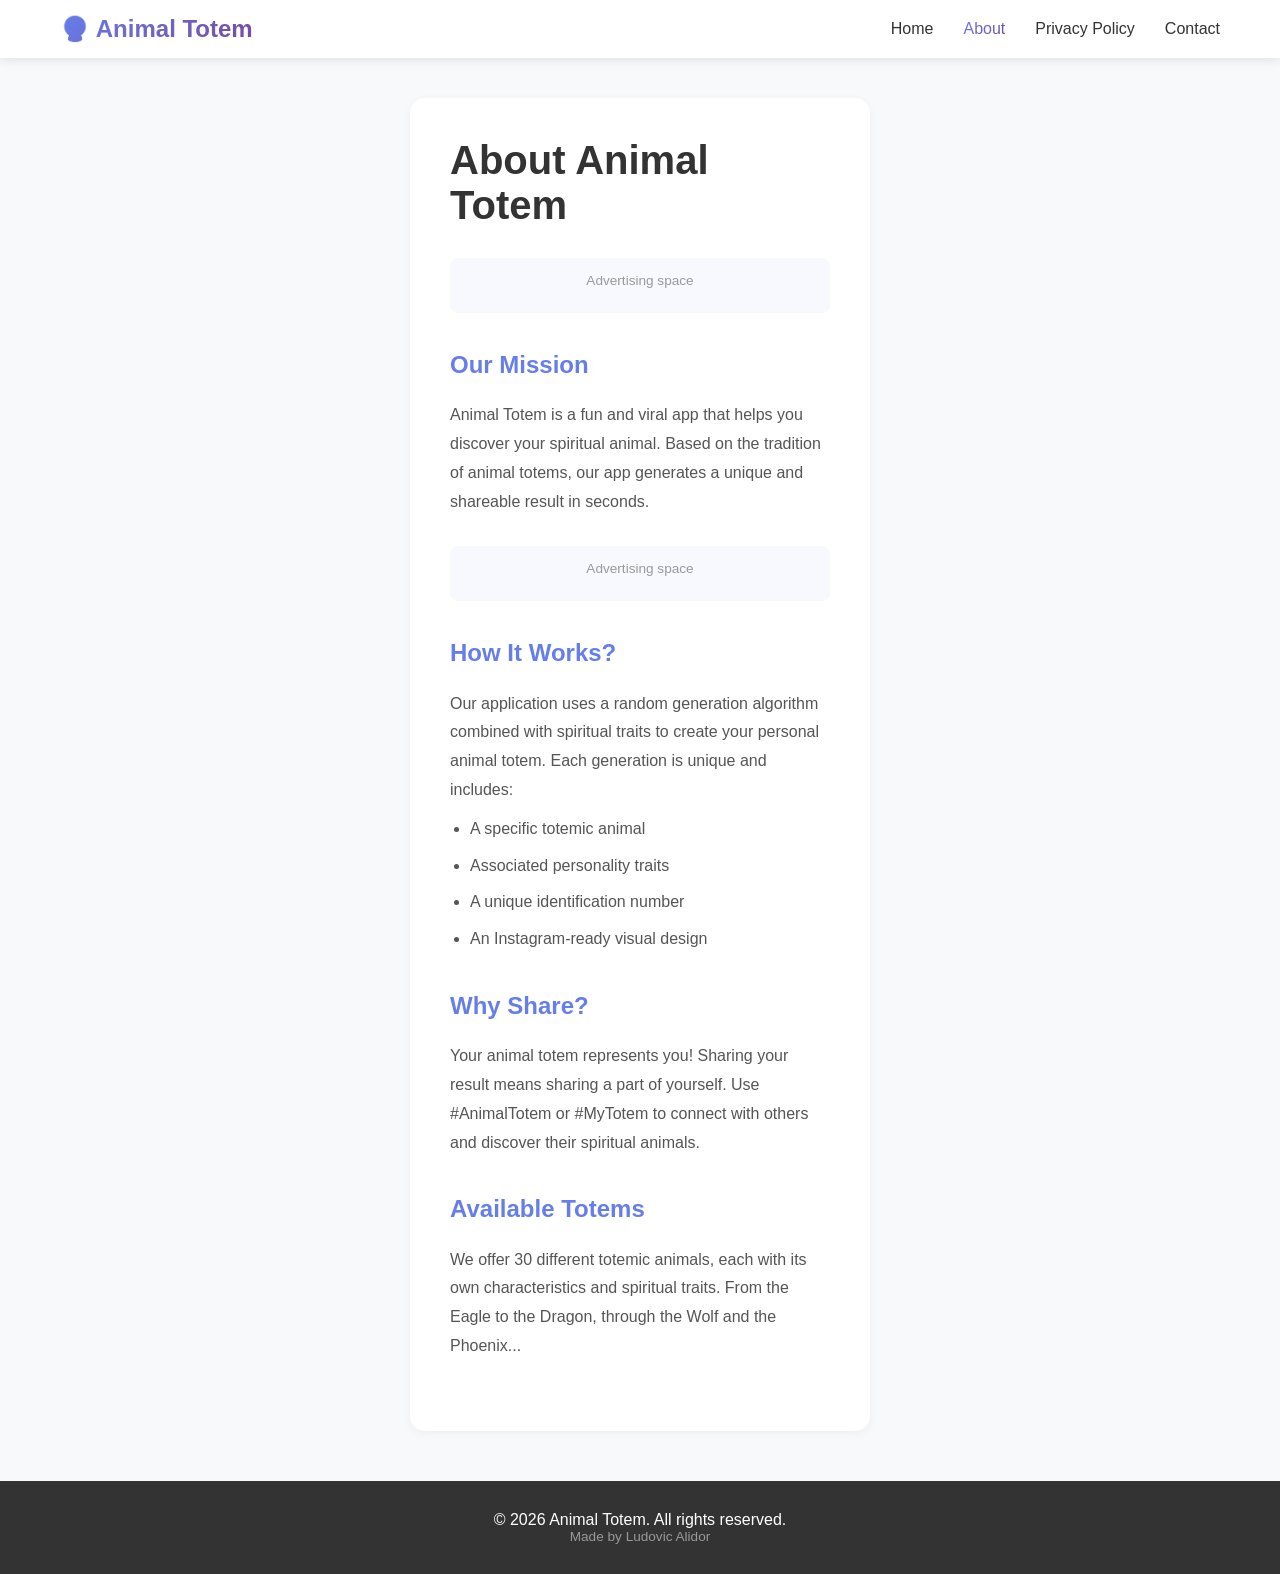
==== pages/about.html @ ddcbb37b "✨ First version" ====
<!DOCTYPE html>
<html lang="en">
<head>
    <meta charset="UTF-8">
    <meta name="viewport" content="width=device-width, initial-scale=1.0">
    <title>About - Animal Totem</title>
    <link rel="stylesheet" href="../style.css">
</head>
<body>
    <!-- Navigation -->
    <nav class="navbar">
        <div class="nav-container">
            <a href="../index.html" class="nav-logo">🔮 Animal Totem</a>
            <ul class="nav-menu">
                <li class="nav-item">
                    <a href="../index.html" class="nav-link">Home</a>
                </li>
                <li class="nav-item">
                    <a href="about.html" class="nav-link active">About</a>
                </li>
                <li class="nav-item">
                    <a href="privacy.html" class="nav-link">Privacy Policy</a>
                </li>
                <li class="nav-item">
                    <a href="contact.html" class="nav-link">Contact</a>
                </li>
            </ul>
        </div>
    </nav>

    <div class="container">
        <div class="content-page">
            <h1>About Animal Totem</h1>
            
            <!-- Ad Space -->
            <div class="adspace-inline">
                <!-- Google AdSense 300x250 -->
                <p style="color: #999; font-size: 0.85em;">Advertising space</p>
            </div>
            
            <section>
                <h2>Our Mission</h2>
                <p>Animal Totem is a fun and viral app that helps you discover your spiritual animal. Based on the tradition of animal totems, our app generates a unique and shareable result in seconds.</p>
            </section>

            <div class="adspace-inline">
                <!-- Google AdSense 728x90 or 300x250 -->
                <p style="color: #999; font-size: 0.85em;">Advertising space</p>
            </div>

            <section>
                <h2>How It Works?</h2>
                <p>Our application uses a random generation algorithm combined with spiritual traits to create your personal animal totem. Each generation is unique and includes:</p>
                <ul>
                    <li>A specific totemic animal</li>
                    <li>Associated personality traits</li>
                    <li>A unique identification number</li>
                    <li>An Instagram-ready visual design</li>
                </ul>
            </section>

            <section>
                <h2>Why Share?</h2>
                <p>Your animal totem represents you! Sharing your result means sharing a part of yourself. Use #AnimalTotem or #MyTotem to connect with others and discover their spiritual animals.</p>
            </section>

            <section>
                <h2>Available Totems</h2>
                <p>We offer 30 different totemic animals, each with its own characteristics and spiritual traits. From the Eagle to the Dragon, through the Wolf and the Phoenix...</p>
            </section>
        </div>
    </div>

    <!-- Footer -->
    <footer class="footer">
        <p>&copy; 2026 Animal Totem. All rights reserved.</p>
        <p class="footer-credit">Made by Ludovic Alidor</p>
    </footer>
</body>
</html>
---- style.css ----
* {
    margin: 0;
    padding: 0;
    box-sizing: border-box;
}

body {
    font-family: -apple-system, BlinkMacSystemFont, 'Segoe UI', Roboto, Oxygen, Ubuntu, Cantarell, sans-serif;
    background: #f8f9fa;
    min-height: 100vh;
}

/* Navigation Bar */
.navbar {
    background: white;
    box-shadow: 0 2px 10px rgba(0, 0, 0, 0.1);
    position: sticky;
    top: 0;
    z-index: 100;
}

.nav-container {
    max-width: 1200px;
    margin: 0 auto;
    display: flex;
    justify-content: space-between;
    align-items: center;
    padding: 15px 20px;
}

.nav-logo {
    font-size: 1.5em;
    font-weight: 700;
    background: linear-gradient(135deg, #667eea 0%, #764ba2 100%);
    -webkit-background-clip: text;
    -webkit-text-fill-color: transparent;
    background-clip: text;
    text-decoration: none;
}

.nav-menu {
    display: flex;
    list-style: none;
    gap: 30px;
}

.nav-item {
    position: relative;
}

.nav-link {
    text-decoration: none;
    color: #333;
    font-weight: 500;
    transition: color 0.3s ease;
}

.nav-link:hover,
.nav-link.active {
    background: linear-gradient(135deg, #667eea 0%, #764ba2 100%);
    -webkit-background-clip: text;
    -webkit-text-fill-color: transparent;
    background-clip: text;
}

/* Hero Section */
.hero {
    background: white;
    color: #333;
    padding: 80px 20px;
    text-align: center;
    position: relative;
    overflow: hidden;
    min-height: 600px;
    display: flex;
    align-items: center;
    justify-content: center;
}

.hero-content {
    position: relative;
    z-index: 2;
    max-width: 600px;
}

.hero-title {
    font-size: 4em;
    margin-bottom: 20px;
    font-weight: 800;
    text-shadow: none;
    color: #667eea;
}

.hero-subtitle {
    font-size: 1.8em;
    margin-bottom: 15px;
    font-weight: 600;
    text-shadow: none;
    color: #333;
}

.hero-description {
    font-size: 1.1em;
    margin-bottom: 30px;
    opacity: 0.7;
    color: #666;
}

.hero-btn {
    padding: 16px 40px;
    font-size: 1.1em;
}

.btn-cta {
    padding: 25px 60px !important;
    font-size: 1.5em !important;
    font-weight: 800 !important;
    background: linear-gradient(135deg, #ff6b6b 0%, #ffb347 100%) !important;
    color: white !important;
    text-decoration: none !important;
    border: 3px solid white;
    box-shadow: 0 8px 30px rgba(0, 0, 0, 0.2);
    transform: scale(1);
    animation: pulse-cta 2s ease-in-out infinite;
    letter-spacing: 1px;
    display: inline-block;
}

.btn-cta:hover {
    background: linear-gradient(135deg, #ff5555 0%, #ff9d3d 100%) !important;
    box-shadow: 0 12px 40px rgba(0, 0, 0, 0.3) !important;
    transform: scale(1.05) !important;
    text-decoration: none !important;
}

.btn-cta:visited {
    color: white !important;
    text-decoration: none !important;
}

@keyframes pulse-cta {
    0%, 100% {
        transform: scale(1);
    }
    50% {
        transform: scale(1.02);
    }
}

.hero-background {
    position: absolute;
    top: 0;
    left: 0;
    right: 0;
    bottom: 0;
    opacity: 0.1;
    display: flex;
    align-items: center;
    justify-content: space-around;
    z-index: 1;
}

.floating-emoji {
    font-size: 5em;
    animation: float 6s ease-in-out infinite;
}

.emoji-2 {
    animation-delay: 1s;
}

.emoji-3 {
    animation-delay: 2s;
}

.emoji-4 {
    animation-delay: 3s;
}

.emoji-5 {
    animation-delay: 4s;
}

@keyframes float {
    0%, 100% {
        transform: translateY(0px);
    }
    50% {
        transform: translateY(-20px);
    }
}

/* Features Section */
.features {
    padding: 60px 20px;
    background: white;
}

.features-container {
    max-width: 1000px;
    margin: 0 auto;
    display: grid;
    grid-template-columns: repeat(auto-fit, minmax(200px, 1fr));
    gap: 20px;
}

.feature-card {
    background: #f8f9ff;
    padding: 25px 20px;
    border-radius: 12px;
    text-align: center;
    border: 2px solid #f0f0f0;
    transition: all 0.3s ease;
}

.feature-card:hover {
    transform: translateY(-3px);
    border-color: #667eea;
    box-shadow: 0 8px 20px rgba(102, 126, 234, 0.1);
}

.feature-emoji {
    font-size: 2.5em;
    margin-bottom: 10px;
}

.feature-card h3 {
    font-size: 1.1em;
    margin-bottom: 8px;
    color: #333;
}

.feature-card p {
    color: #666;
    line-height: 1.4;
    font-size: 0.95em;
}

/* AdSense Space */
.adspace {
    max-width: 1000px;
    margin: 40px auto;
    padding: 20px;
    text-align: center;
    min-height: 250px;
    background: #f8f9ff;
    border-radius: 12px;
    border: 2px dashed #ddd;
}

.adspace-inline {
    text-align: center;
    margin: 30px 0;
    padding: 15px;
    background: #f8f9ff;
    border-radius: 8px;
}

.adspace-sidebar {
    float: right;
    margin: 0 0 20px 20px;
    text-align: center;
    background: #f8f9ff;
    padding: 15px;
    border-radius: 8px;
}

/* Content Page */
.content-page {
    max-width: 800px;
    background: white;
    padding: 40px;
    border-radius: 15px;
    margin: 40px auto;
    box-shadow: 0 2px 10px rgba(0, 0, 0, 0.05);
}

.content-page h1 {
    color: #333;
    margin-bottom: 30px;
    font-size: 2.5em;
}

.content-page h2 {
    color: #667eea;
    margin-top: 30px;
    margin-bottom: 15px;
    font-size: 1.5em;
}

.content-page section {
    margin-bottom: 30px;
    line-height: 1.8;
    color: #555;
}

.content-page p {
    margin-bottom: 10px;
}

.content-page ul {
    margin-left: 20px;
    margin-bottom: 15px;
}

.content-page li {
    margin-bottom: 8px;
    color: #555;
}

.content-page a {
    color: #667eea;
    text-decoration: none;
    font-weight: 500;
}

.content-page a:hover {
    text-decoration: underline;
}

.contact-section {
    margin-bottom: 40px;
}

.container {
    width: 100%;
    max-width: 500px;
    margin: 40px auto;
    padding: 0 20px;
}

.content {
    background: rgba(255, 255, 255, 0.95);
    border-radius: 20px;
    padding: 30px;
    box-shadow: 0 20px 60px rgba(0, 0, 0, 0.3);
    text-align: center;
}

h1 {
    font-size: 2.5em;
    color: #333;
    margin-bottom: 10px;
}

.subtitle {
    color: #666;
    font-size: 1.1em;
    margin-bottom: 30px;
}

/* Intro Section */
.intro-section {
    background: linear-gradient(135deg, rgba(102, 126, 234, 0.08) 0%, rgba(118, 75, 162, 0.08) 100%);
    border-radius: 15px;
    padding: 30px;
    margin-bottom: 35px;
    text-align: center;
    border: 2px solid rgba(102, 126, 234, 0.2);
}

.intro-text {
    font-size: 1.05em;
    color: #333;
    margin-bottom: 25px;
    line-height: 1.6;
    font-weight: 500;
}

.totem-preview {
    display: flex;
    justify-content: center;
    gap: 15px;
    margin-bottom: 25px;
    flex-wrap: wrap;
}

.preview-item {
    display: flex;
    flex-direction: column;
    align-items: center;
    gap: 8px;
    padding: 12px 15px;
    background: white;
    border-radius: 12px;
    box-shadow: 0 2px 8px rgba(102, 126, 234, 0.15);
    min-width: 90px;
    transition: all 0.3s ease;
}

.preview-item:hover {
    transform: translateY(-5px);
    box-shadow: 0 5px 15px rgba(102, 126, 234, 0.25);
}

.preview-emoji {
    font-size: 2em;
}

.preview-trait {
    font-size: 0.85em;
    color: #666;
    font-weight: 600;
}

.intro-cta {
    font-size: 1.1em;
    color: #667eea;
    font-weight: 600;
    line-height: 1.6;
}

.name-input-container {
    margin-bottom: 25px;
}

.name-input {
    width: 100%;
    padding: 12px 15px;
    font-size: 1em;
    border: 2px solid #667eea;
    border-radius: 10px;
    outline: none;
    transition: all 0.3s ease;
    font-family: inherit;
}

.name-input:focus {
    border-color: #764ba2;
    box-shadow: 0 0 0 3px rgba(102, 126, 234, 0.1);
    background: #f8f9ff;
}

.name-input::placeholder {
    color: #999;
}

.canvas-container {
    background: linear-gradient(135deg, #f5f7fa 0%, #c3cfe2 100%);
    border-radius: 15px;
    padding: 10px;
    display: none;
}

.canvas-container.show {
    display: block;
    margin-bottom: 30px;
    display: flex;
    justify-content: center;
    overflow: hidden;
}

canvas {
    max-width: 100%;
    height: auto;
    border-radius: 10px;
    background: white;
    animation: fadeIn 0.5s ease-in;
}

@keyframes fadeIn {
    from {
        opacity: 0;
        transform: scale(0.95);
    }
    to {
        opacity: 1;
        transform: scale(1);
    }
}

@keyframes spin {
    from {
        transform: rotate(0deg);
    }
    to {
        transform: rotate(360deg);
    }
}

@keyframes fadeOut {
    from {
        opacity: 1;
    }
    to {
        opacity: 0;
    }
}

@keyframes hourglassFlip {
    0%,
    49% {
        transform: rotateZ(0deg);
    }
    50%,
    100% {
        transform: rotateZ(180deg);
    }
}

.loading-overlay {
    position: fixed;
    top: 0;
    left: 0;
    width: 100%;
    height: 100%;
    background: rgba(0, 0, 0, 0.4);
    display: flex;
    align-items: center;
    justify-content: center;
    z-index: 1000;
    animation: fadeIn 0.3s ease;
}

.loading-overlay > div {
    display: flex;
    flex-direction: column;
    align-items: center;
    justify-content: center;
    gap: 15px;
}

.hourglass {
    font-size: 80px;
    animation: hourglassFlip 1.5s ease-in-out infinite;
    display: inline-block;
}

.loading-spinner {
    width: 80px;
    height: 80px;
    border: 4px solid rgba(255, 255, 255, 0.3);
    border-top: 4px solid white;
    border-radius: 50%;
    animation: spin 1.5s linear infinite;
}

.loading-text {
    color: white;
    font-size: 1.2em;
    font-weight: 600;
    text-align: center;
}

.buttons {
    display: flex;
    gap: 15px;
    margin-bottom: 25px;
    flex-direction: column;
}

.btn {
    padding: 15px 30px;
    font-size: 1.1em;
    border: none;
    border-radius: 12px;
    cursor: pointer;
    font-weight: 600;
    transition: all 0.3s ease;
    box-shadow: 0 4px 15px rgba(0, 0, 0, 0.1);
}

.btn-primary {
    background: linear-gradient(135deg, #667eea 0%, #764ba2 100%);
    color: white;
}

.btn-primary:hover:not(:disabled) {
    transform: translateY(-2px);
    box-shadow: 0 6px 20px rgba(102, 126, 234, 0.4);
}

.btn-secondary {
    background: #f0f0f0;
    color: #333;
}

.btn-secondary:hover:not(:disabled) {
    background: #e0e0e0;
    transform: translateY(-2px);
}

.btn:disabled {
    opacity: 0.5;
    cursor: not-allowed;
}

.info {
    padding: 20px;
    background: #f8f9ff;
    border-radius: 12px;
    border-left: 4px solid #667eea;
}

#totemInfo {
    color: #333;
    font-size: 1em;
    line-height: 1.6;
}

.loading {
    opacity: 0.7;
    pointer-events: none;
}

/* Mobile responsive */
@media (max-width: 480px) {
    .content {
        padding: 20px;
    }

    h1 {
        font-size: 2em;
    }

    .btn {
        padding: 12px 24px;
        font-size: 1em;
    }

    .hero-title {
        font-size: 2.5em;
    }

    .hero-subtitle {
        font-size: 1.3em;
    }

    .nav-menu {
        gap: 15px;
    }

    .nav-link {
        font-size: 0.9em;
    }
}

/* Footer */
.footer {
    background: #333;
    color: white;
    text-align: center;
    padding: 30px 20px;
    margin-top: 50px;
}

.footer p {
    margin: 0;
}

.footer-credit {
    font-size: 0.85em;
    color: #999;
    margin-top: 10px;
}
}
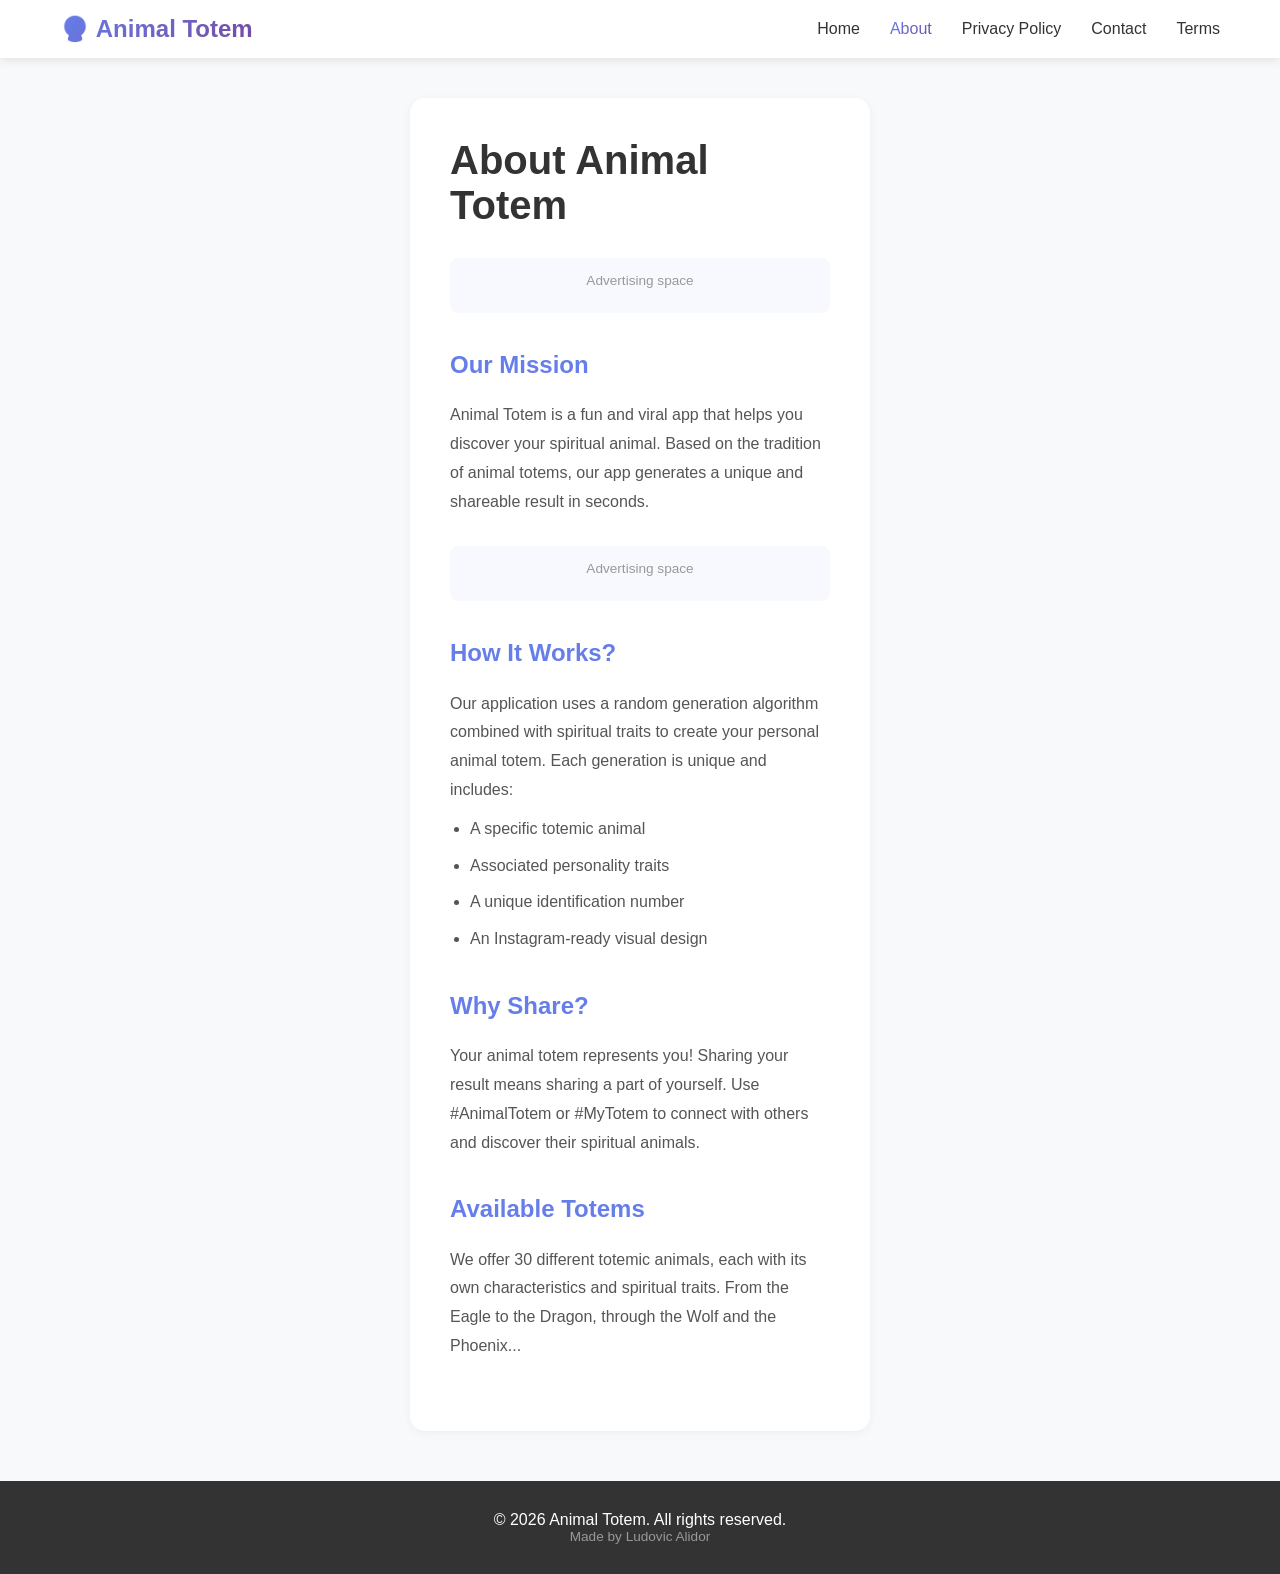
==== commit 9f6546e2: "📄 update Terms and LICENSE" ====
--- a/pages/about.html
+++ b/pages/about.html
@@ -23,6 +23,9 @@
                 </li>
                 <li class="nav-item">
                     <a href="contact.html" class="nav-link">Contact</a>
+                </li>
+                <li class="nav-item">
+                    <a href="terms.html" class="nav-link">Terms</a>
                 </li>
             </ul>
         </div>
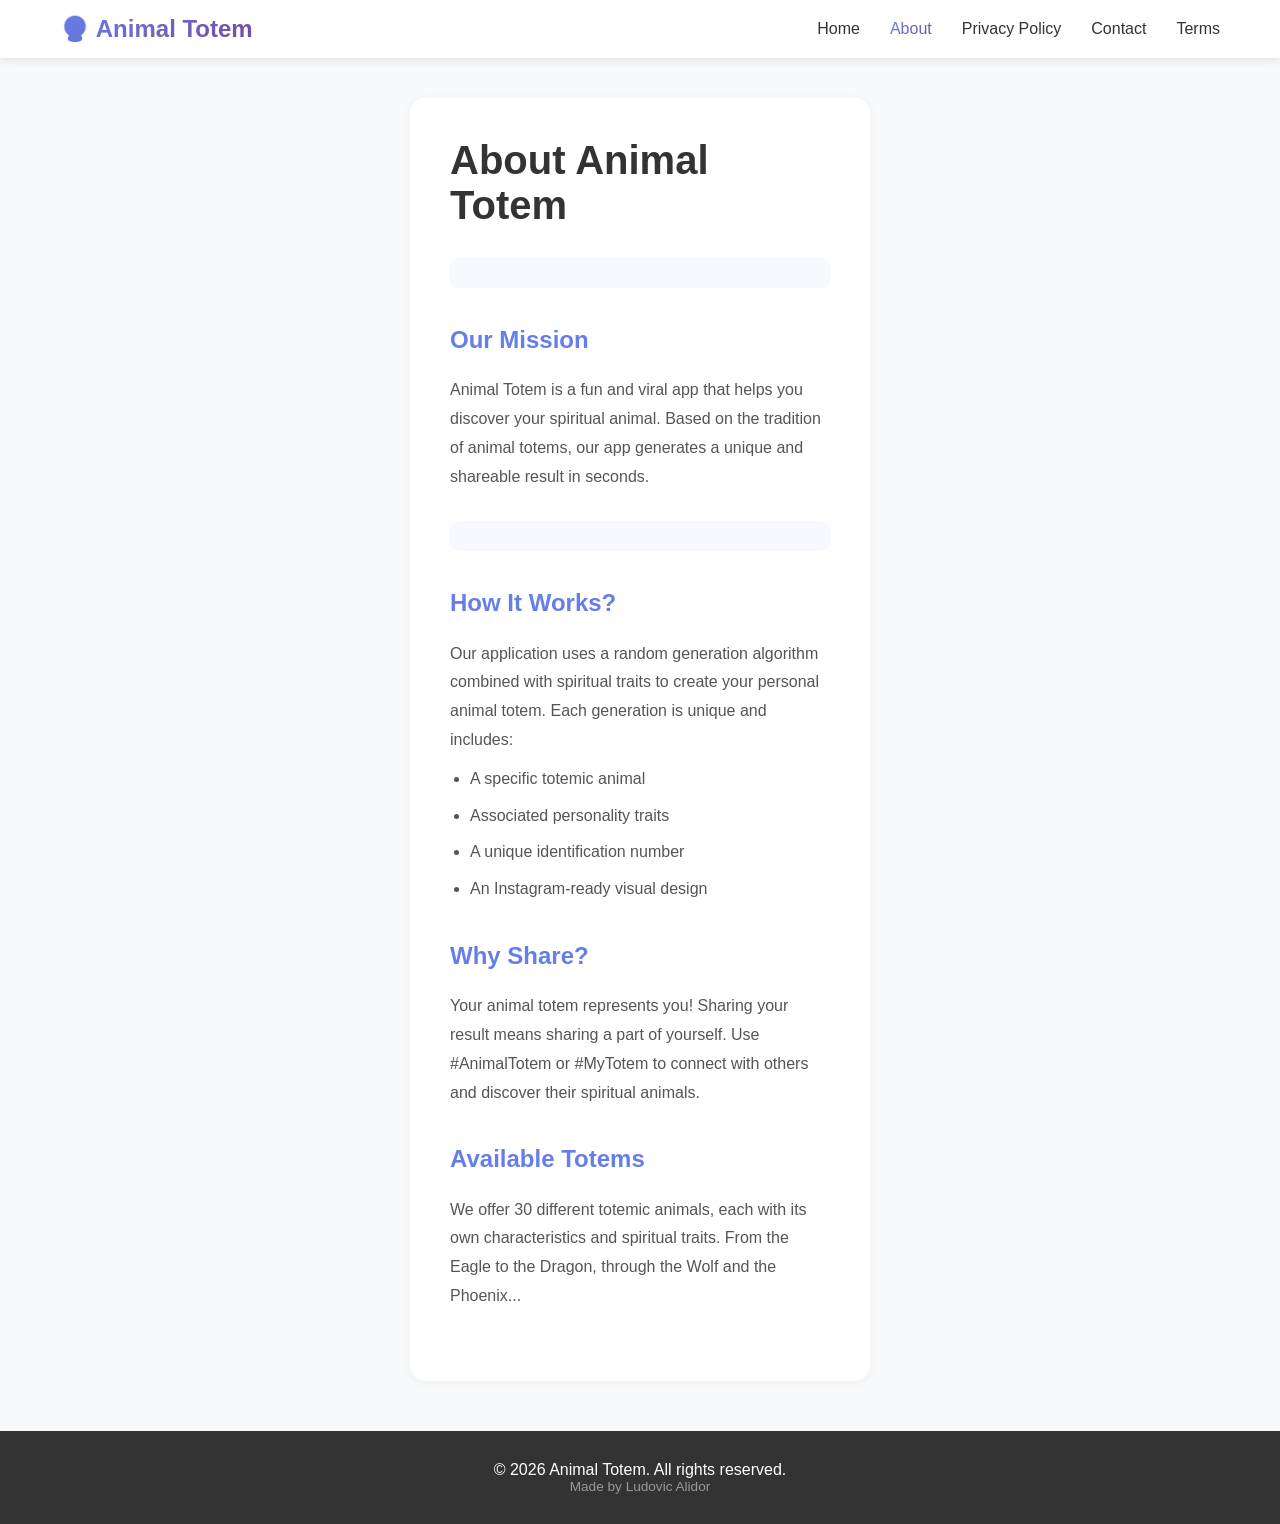
==== commit 43df3606: "remove advertising space placeholders text for cleaner UI" ====
--- a/pages/about.html
+++ b/pages/about.html
@@ -38,7 +38,6 @@
             <!-- Ad Space -->
             <div class="adspace-inline">
                 <!-- Google AdSense 300x250 -->
-                <p style="color: #999; font-size: 0.85em;">Advertising space</p>
             </div>
             
             <section>
@@ -48,7 +47,6 @@
 
             <div class="adspace-inline">
                 <!-- Google AdSense 728x90 or 300x250 -->
-                <p style="color: #999; font-size: 0.85em;">Advertising space</p>
             </div>
 
             <section>
--- a/style.css
+++ b/style.css
@@ -435,6 +435,71 @@
     color: #999;
 }
 
+/* Color Selector */
+.color-selector-container {
+    margin-bottom: 30px;
+    text-align: center;
+}
+
+.color-selector-label {
+    font-size: 0.95em;
+    color: #666;
+    font-weight: 600;
+    margin-bottom: 12px;
+}
+
+.color-selector {
+    display: flex;
+    justify-content: center;
+    gap: 10px;
+    flex-wrap: wrap;
+    align-items: center;
+}
+
+.color-subcategory {
+    font-size: 0.8em;
+    color: #999;
+    font-weight: 600;
+    text-transform: uppercase;
+    letter-spacing: 1px;
+    margin: 5px 0;
+    width: 100%;
+}
+
+.color-btn {
+    width: 45px;
+    height: 45px;
+    border-radius: 50%;
+    border: 3px solid transparent;
+    cursor: pointer;
+    transition: all 0.3s ease;
+    box-shadow: 0 2px 8px rgba(0, 0, 0, 0.2);
+}
+
+.color-btn:hover {
+    transform: scale(1.1);
+    box-shadow: 0 4px 12px rgba(0, 0, 0, 0.3);
+}
+
+.color-btn.selected {
+    border-color: #333;
+    transform: scale(1.15);
+    box-shadow: 0 0 0 4px rgba(51, 51, 51, 0.2);
+}
+
+.random-color {
+    background: linear-gradient(135deg, #667eea 0%, #764ba2 25%, #f093fb 50%, #4facfe 75%, #43e97b 100%) !important;
+    font-size: 0.9em;
+    display: flex;
+    align-items: center;
+    justify-content: center;
+    color: white;
+    font-weight: bold;
+    width: auto;
+    padding: 0 12px;
+    gap: 5px;
+}
+
 .canvas-container {
     background: linear-gradient(135deg, #f5f7fa 0%, #c3cfe2 100%);
     border-radius: 15px;
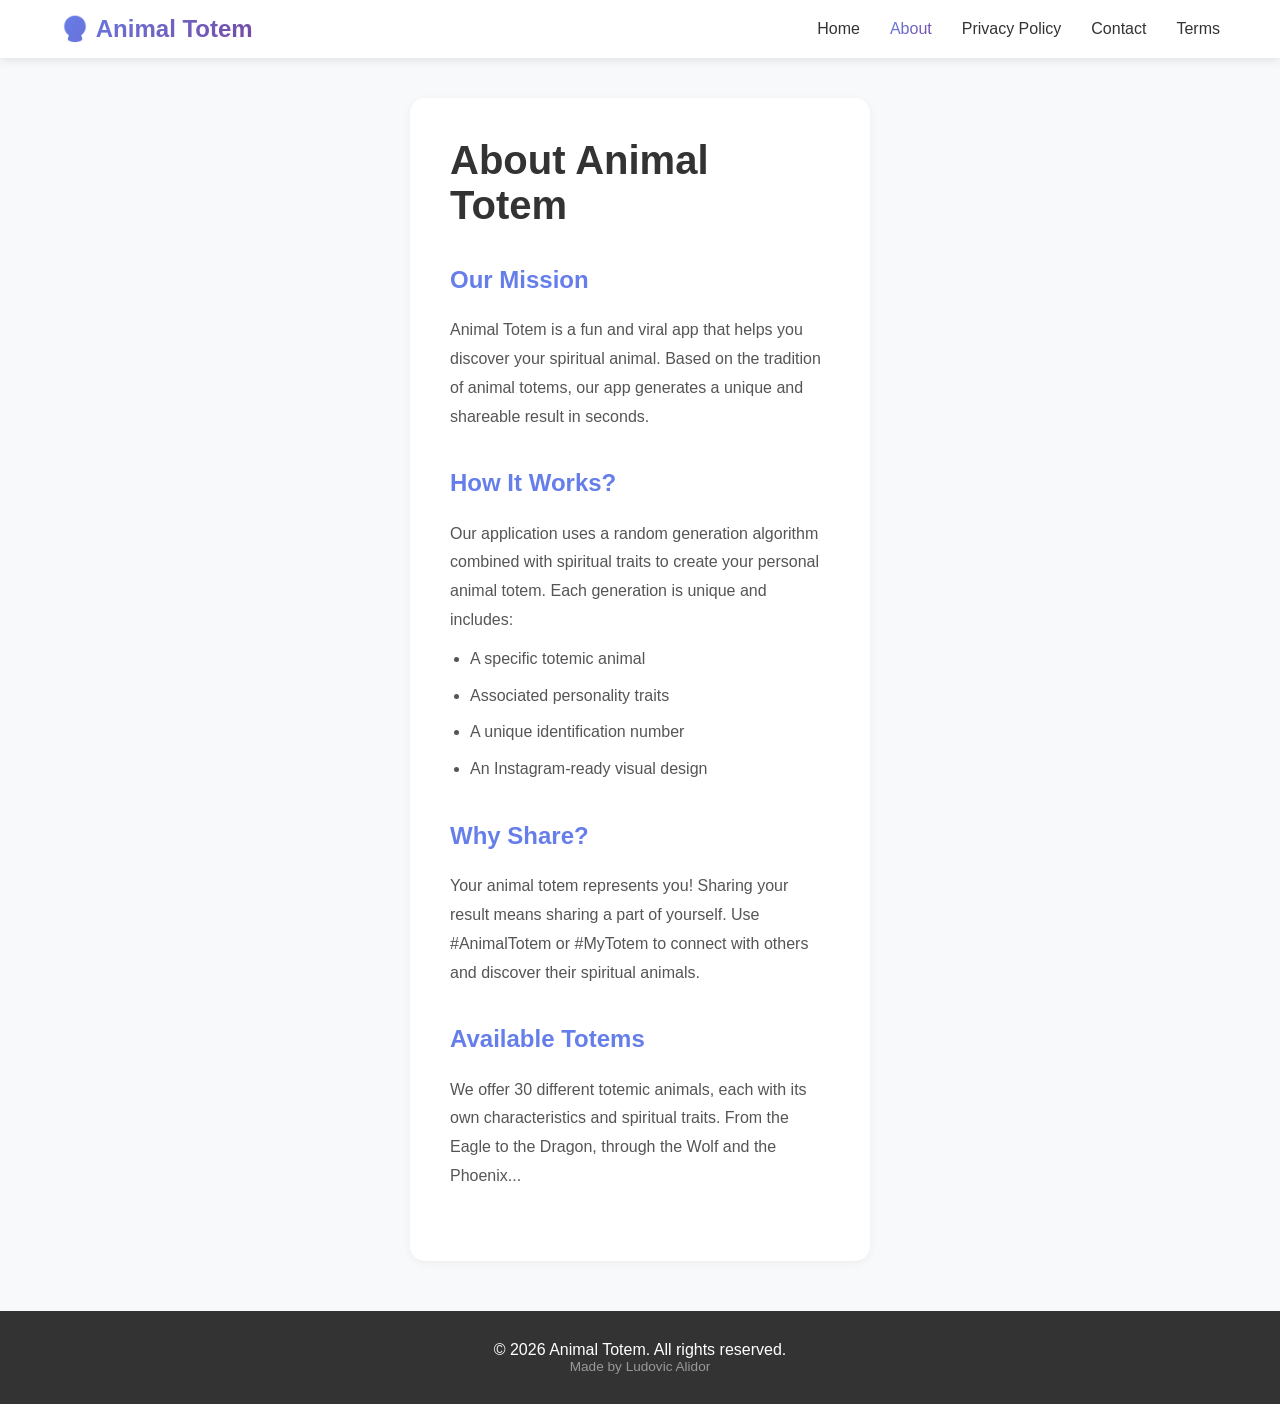
==== commit 9c6e5da6: "🚧  Optimization" ====
--- a/pages/about.html
+++ b/pages/about.html
@@ -5,6 +5,7 @@
     <meta name="viewport" content="width=device-width, initial-scale=1.0">
     <title>About - Animal Totem</title>
     <link rel="stylesheet" href="../style.css">
+    <script defer src="https://cdn.vercel-insights.com/v1/script.js"></script>
 </head>
 <body>
     <!-- Navigation -->
@@ -35,19 +36,10 @@
         <div class="content-page">
             <h1>About Animal Totem</h1>
             
-            <!-- Ad Space -->
-            <div class="adspace-inline">
-                <!-- Google AdSense 300x250 -->
-            </div>
-            
             <section>
                 <h2>Our Mission</h2>
                 <p>Animal Totem is a fun and viral app that helps you discover your spiritual animal. Based on the tradition of animal totems, our app generates a unique and shareable result in seconds.</p>
             </section>
-
-            <div class="adspace-inline">
-                <!-- Google AdSense 728x90 or 300x250 -->
-            </div>
 
             <section>
                 <h2>How It Works?</h2>
--- a/style.css
+++ b/style.css
@@ -672,10 +672,50 @@
 @media (max-width: 480px) {
     .content {
         padding: 20px;
+        display: flex;
+        flex-direction: column;
     }
 
     h1 {
         font-size: 2em;
+        order: 1;
+    }
+
+    .subtitle {
+        order: 2;
+    }
+
+    #intro-section {
+        order: 3;
+        display: none;
+    }
+
+    .name-input-container {
+        order: 4;
+    }
+
+    .color-selector-container {
+        order: 5;
+    }
+
+    .buttons {
+        order: 6;
+    }
+
+    #canvas-container {
+        order: 7;
+    }
+
+    .adspace-inline {
+        order: 8;
+    }
+
+    .adspace-sidebar {
+        order: 9;
+    }
+
+    .info {
+        order: 10;
     }
 
     .btn {
@@ -718,4 +758,3 @@
     color: #999;
     margin-top: 10px;
 }
-}
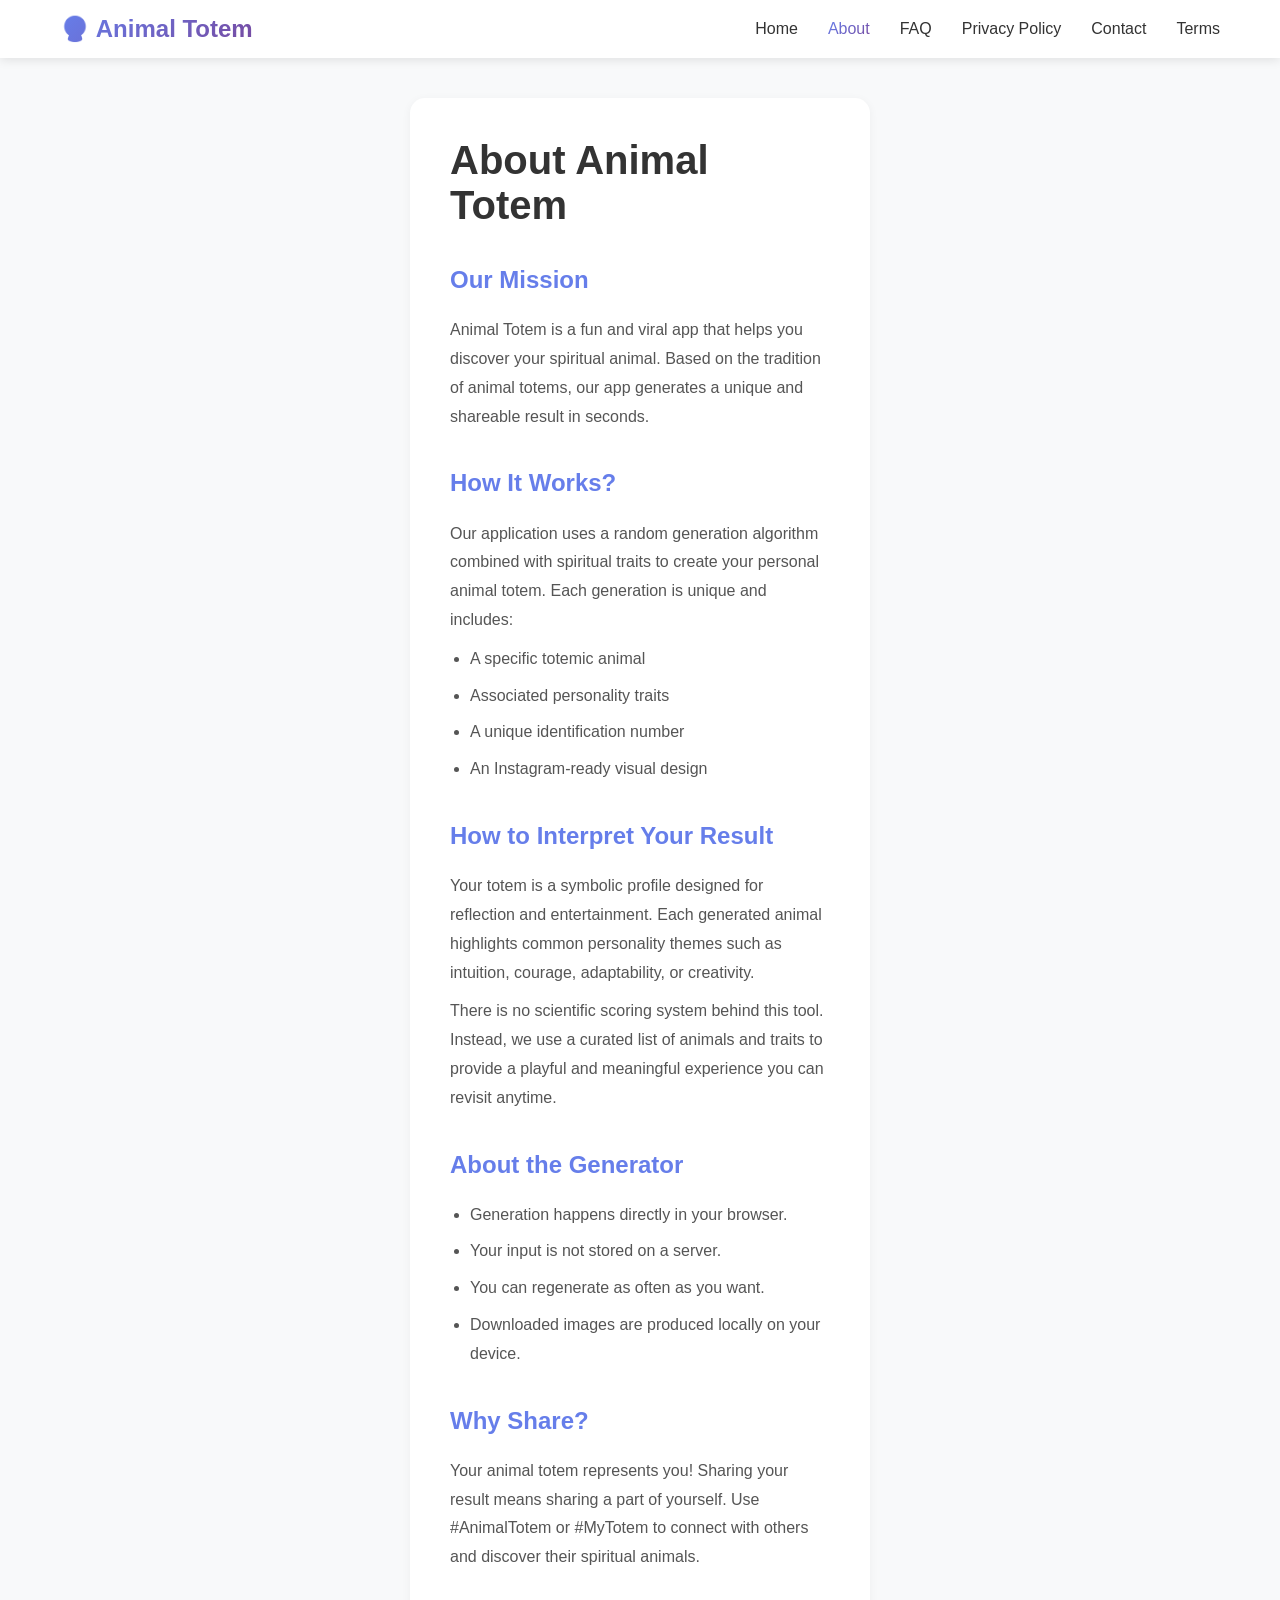
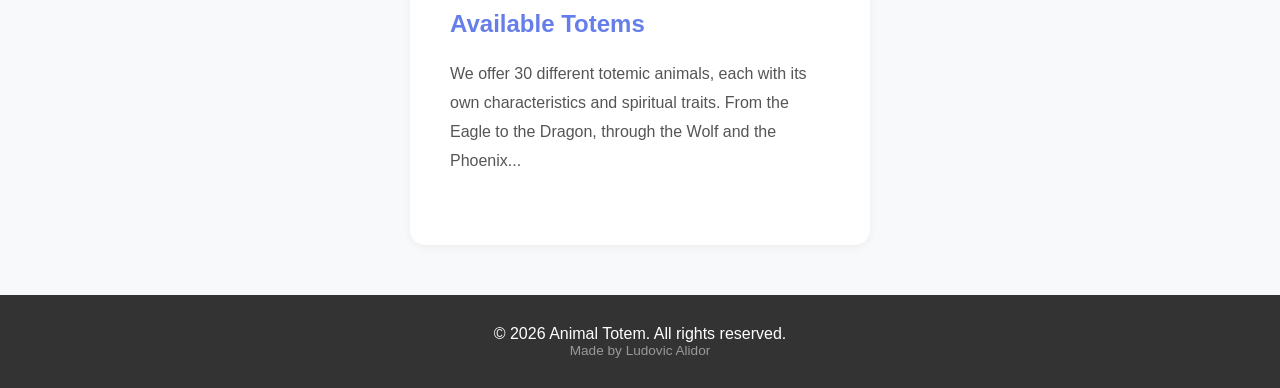
==== commit a79eef45: "🚧  Optimization SEO" ====
--- a/pages/about.html
+++ b/pages/about.html
@@ -4,6 +4,8 @@
     <meta charset="UTF-8">
     <meta name="viewport" content="width=device-width, initial-scale=1.0">
     <title>About - Animal Totem</title>
+    <meta name="description" content="Learn how Animal Totem works, our mission, and how we create symbolic animal profiles for a fun and shareable experience.">
+    <meta name="robots" content="index, follow">
     <link rel="stylesheet" href="../style.css">
     <script defer src="https://cdn.vercel-insights.com/v1/script.js"></script>
 </head>
@@ -18,6 +20,9 @@
                 </li>
                 <li class="nav-item">
                     <a href="about.html" class="nav-link active">About</a>
+                </li>
+                <li class="nav-item">
+                    <a href="faq.html" class="nav-link">FAQ</a>
                 </li>
                 <li class="nav-item">
                     <a href="privacy.html" class="nav-link">Privacy Policy</a>
@@ -53,6 +58,22 @@
             </section>
 
             <section>
+                <h2>How to Interpret Your Result</h2>
+                <p>Your totem is a symbolic profile designed for reflection and entertainment. Each generated animal highlights common personality themes such as intuition, courage, adaptability, or creativity.</p>
+                <p>There is no scientific scoring system behind this tool. Instead, we use a curated list of animals and traits to provide a playful and meaningful experience you can revisit anytime.</p>
+            </section>
+
+            <section>
+                <h2>About the Generator</h2>
+                <ul>
+                    <li>Generation happens directly in your browser.</li>
+                    <li>Your input is not stored on a server.</li>
+                    <li>You can regenerate as often as you want.</li>
+                    <li>Downloaded images are produced locally on your device.</li>
+                </ul>
+            </section>
+
+            <section>
                 <h2>Why Share?</h2>
                 <p>Your animal totem represents you! Sharing your result means sharing a part of yourself. Use #AnimalTotem or #MyTotem to connect with others and discover their spiritual animals.</p>
             </section>
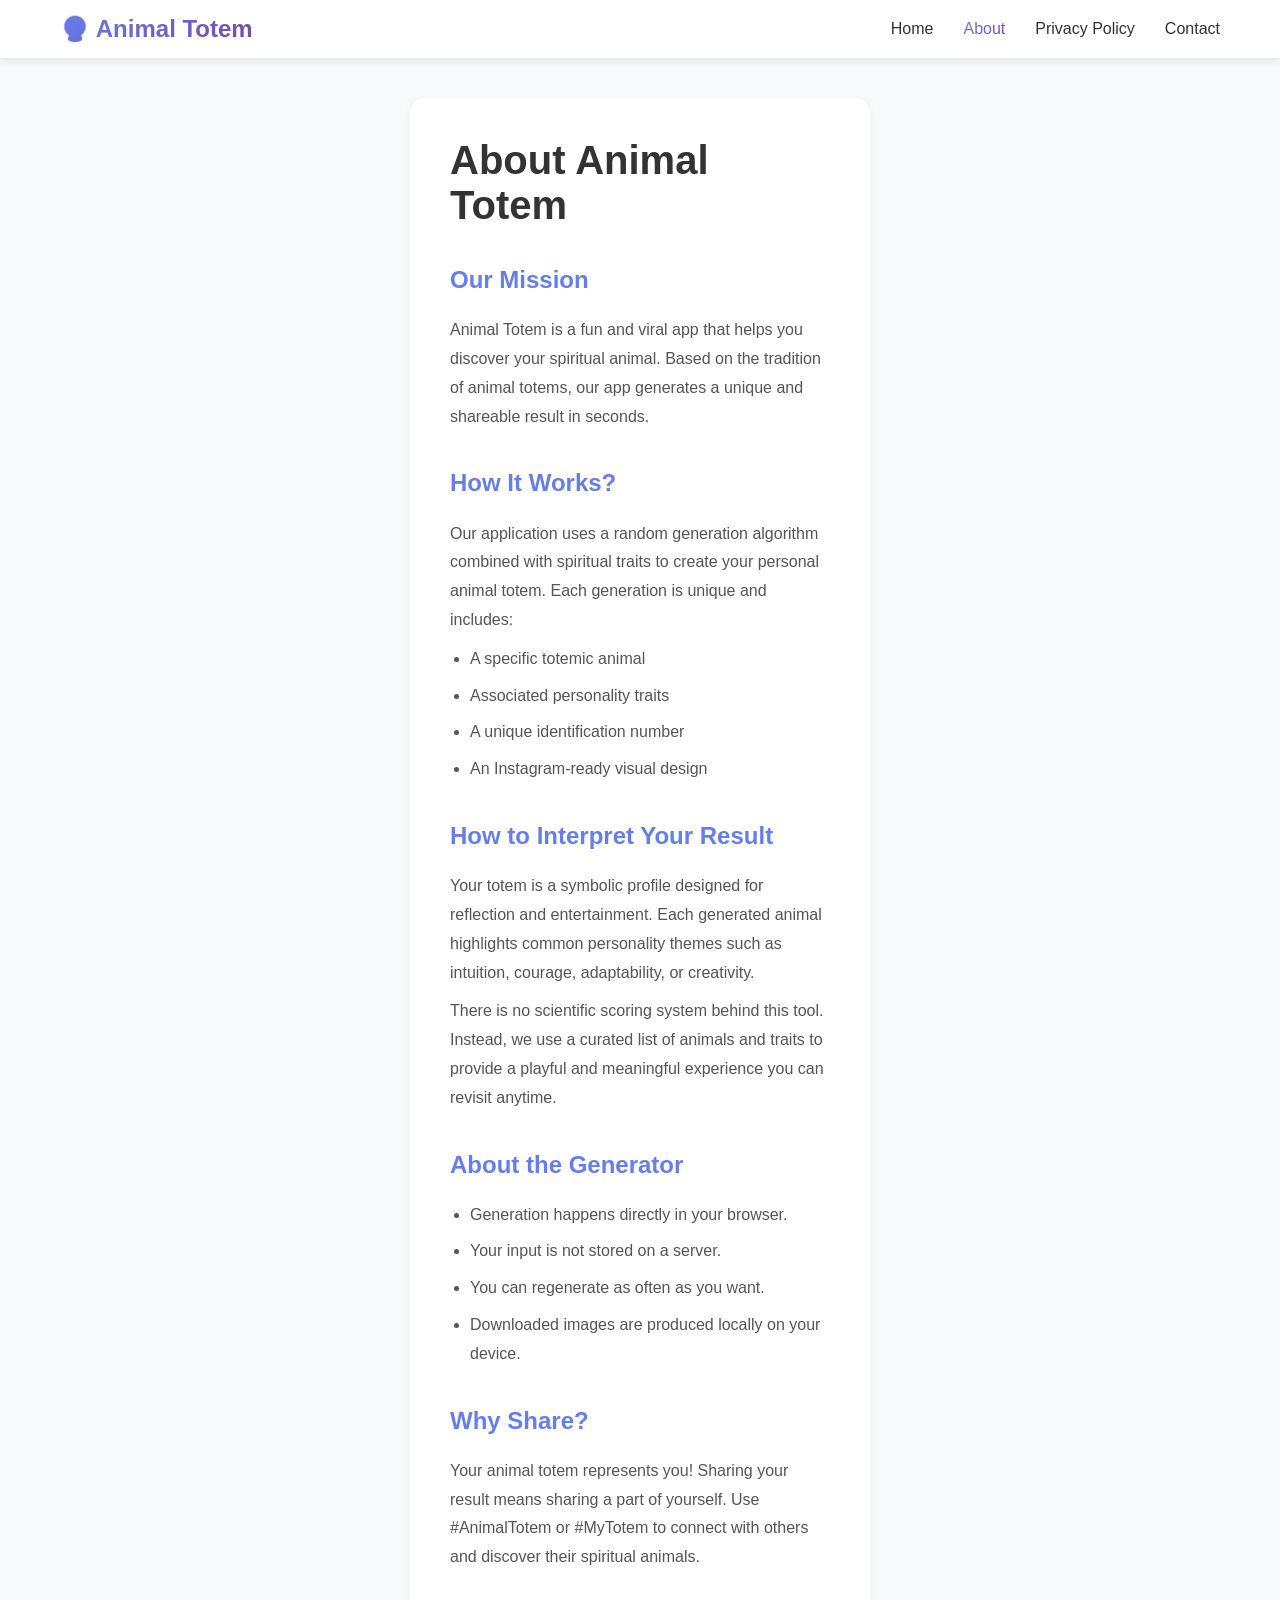
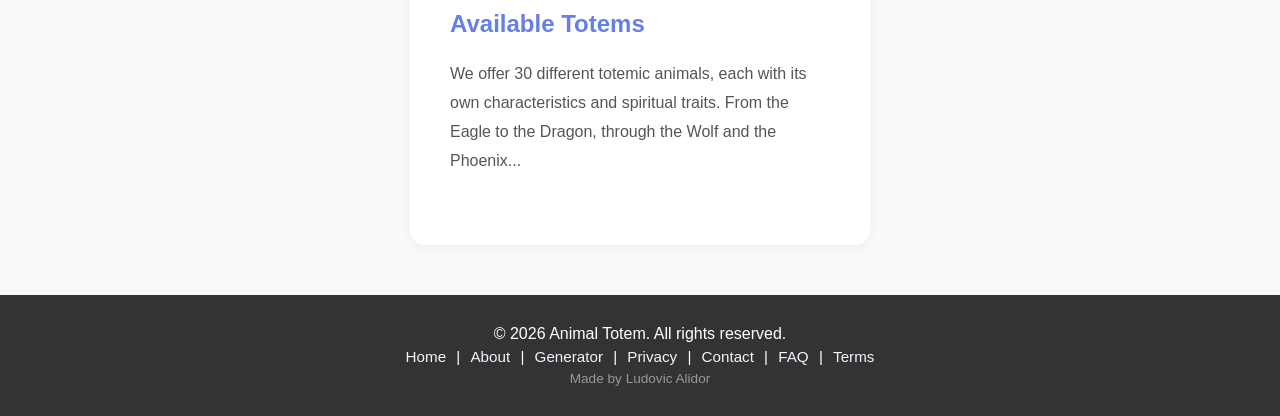
==== commit 55138c79: "🚧  Optimization Footer" ====
--- a/pages/about.html
+++ b/pages/about.html
@@ -22,16 +22,10 @@
                     <a href="about.html" class="nav-link active">About</a>
                 </li>
                 <li class="nav-item">
-                    <a href="faq.html" class="nav-link">FAQ</a>
-                </li>
-                <li class="nav-item">
                     <a href="privacy.html" class="nav-link">Privacy Policy</a>
                 </li>
                 <li class="nav-item">
                     <a href="contact.html" class="nav-link">Contact</a>
-                </li>
-                <li class="nav-item">
-                    <a href="terms.html" class="nav-link">Terms</a>
                 </li>
             </ul>
         </div>
@@ -88,6 +82,7 @@
     <!-- Footer -->
     <footer class="footer">
         <p>&copy; 2026 Animal Totem. All rights reserved.</p>
+        <p class="footer-links"><a href="../index.html">Home</a> | <a href="about.html">About</a> | <a href="generator.html">Generator</a> | <a href="privacy.html">Privacy</a> | <a href="contact.html">Contact</a> | <a href="faq.html">FAQ</a> | <a href="terms.html">Terms</a></p>
         <p class="footer-credit">Made by Ludovic Alidor</p>
     </footer>
 </body>
--- a/style.css
+++ b/style.css
@@ -236,6 +236,20 @@
     font-size: 0.95em;
 }
 
+.feature-card a {
+    color: #4f46e5;
+    font-weight: 600;
+    text-decoration: underline;
+}
+
+.feature-card a:visited {
+    color: #4f46e5;
+}
+
+.feature-card a:hover {
+    color: #3730a3;
+}
+
 /* AdSense Space */
 .adspace {
     max-width: 1000px;
@@ -753,6 +767,28 @@
     margin: 0;
 }
 
+.footer-links {
+    margin-top: 10px;
+    font-size: 0.95em;
+    font-weight: 500;
+    line-height: 1.8;
+}
+
+.footer-links a {
+    color: #f2f4ff;
+    text-decoration: none;
+    margin: 0 6px;
+}
+
+.footer-links a:visited {
+    color: #f2f4ff;
+}
+
+.footer-links a:hover {
+    color: #ffffff;
+    text-decoration: underline;
+}
+
 .footer-credit {
     font-size: 0.85em;
     color: #999;
